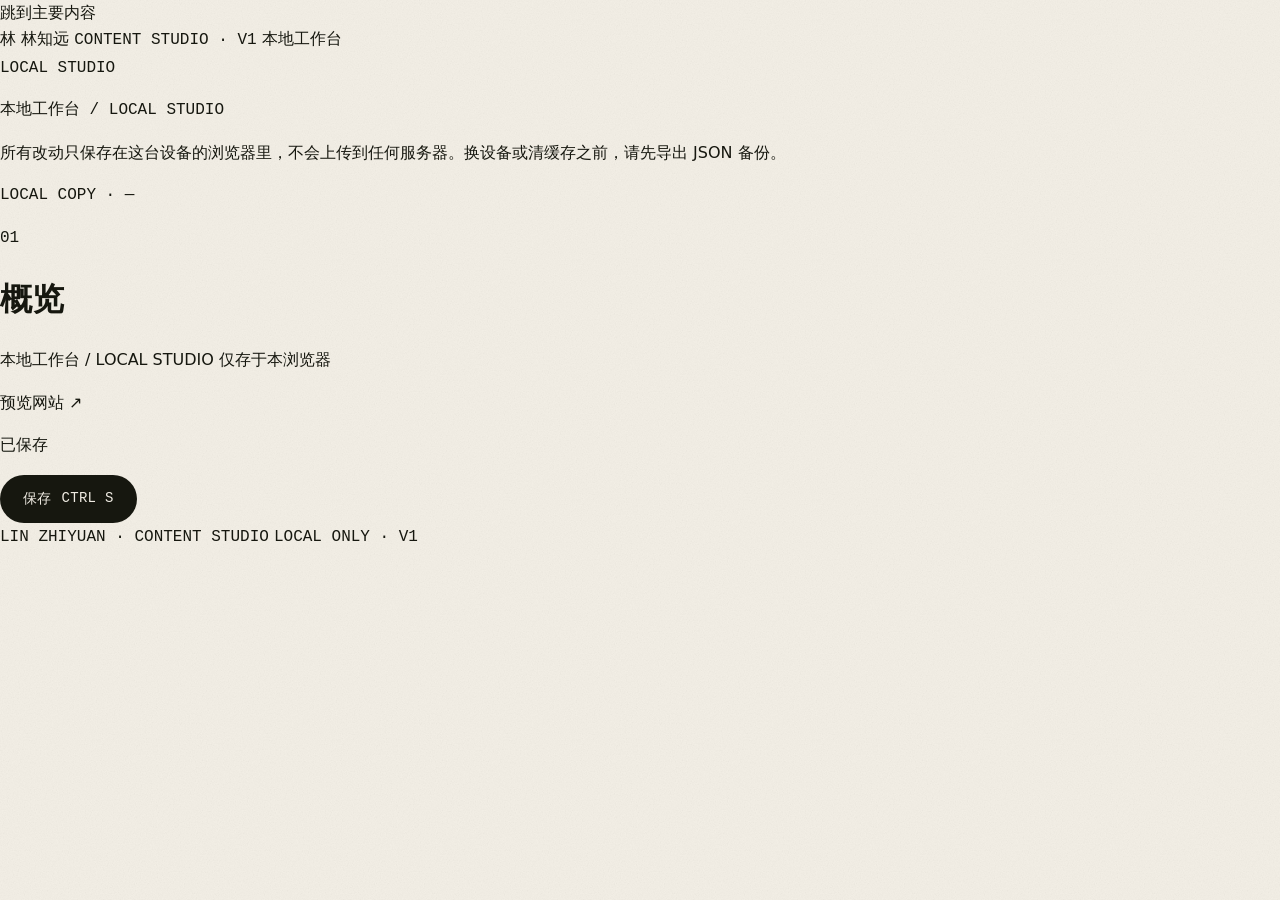
==== admin/index.html @ 2fb64ea6 "feat: publish content studio page" ====
<!DOCTYPE html>
<html lang="zh-CN">
<head>
  <meta charset="UTF-8">
  <meta name="viewport" content="width=device-width, initial-scale=1">
  <title>概览 · 内容工作台 · 林知远</title>
  <meta name="description" content="林知远个人作品集的内容工作台：编辑作品、文章、个人资料与网站设置，所有改动保存在本浏览器。">
  <meta name="theme-color" content="#f3efe6">
  <link rel="icon" href="data:image/svg+xml,%3Csvg xmlns='http://www.w3.org/2000/svg' viewBox='0 0 64 64'%3E%3Crect width='64' height='64' fill='%2316170f'/%3E%3Ctext x='32' y='45' font-size='38' font-family='serif' text-anchor='middle' fill='%23f3efe6'%3E%E6%9E%97%3C/text%3E%3C/svg%3E">
  <link rel="stylesheet" href="../assets/css/tokens.css?v=20261107">
  <link rel="stylesheet" href="./admin.css?v=20261107">
</head>
<body class="studio">
  <a class="skip-link" href="#studio-main">跳到主要内容</a>
  <div class="grain" aria-hidden="true"></div>

  <div class="studio-shell">
    <aside class="studio-sidebar" aria-label="工作台导航">
      <a class="studio-brand" href="#/overview">
        <span class="studio-brand__mark" aria-hidden="true">林</span>
        <span class="studio-brand__text">
          <span class="studio-brand__name">林知远</span>
          <span class="studio-brand__sub mono">CONTENT STUDIO · V1</span>
        </span>
        <span class="studio-brand__local mono">本地工作台<br>LOCAL STUDIO</span>
      </a>

      <nav class="studio-nav" id="studio-nav" aria-label="内容板块"></nav>

      <div class="studio-sidebar__foot">
        <p class="studio-local mono">本地工作台 / LOCAL STUDIO</p>
        <p class="studio-local__desc">所有改动只保存在这台设备的浏览器里，不会上传到任何服务器。换设备或清缓存之前，请先导出 JSON 备份。</p>
        <p class="studio-local__meta mono" id="storage-meta">LOCAL COPY · —</p>
      </div>
    </aside>

    <div class="studio-main">
      <header class="studio-topbar">
        <div class="studio-topbar__crumb">
          <span class="mono" id="topbar-num">01</span>
          <h1 class="serif" id="topbar-title">概览</h1>
        </div>
        <div class="studio-topbar__actions">
          <p class="studio-local-chip" title="内容保存在这台电脑浏览器的 localStorage 中，不上传服务器。">
            <span class="studio-local-chip__dot" aria-hidden="true"></span>
            <span class="studio-local-chip__label">本地工作台 / LOCAL STUDIO</span>
            <span class="studio-local-chip__note">仅存于本浏览器</span>
          </p>
          <a class="studio-preview-link" href="../index.html" target="_blank" rel="noopener">
            <span>预览网站</span>
            <span class="studio-preview-link__arrow" aria-hidden="true">↗</span>
          </a>
          <p class="save-state" id="save-state" aria-live="polite">
            <span class="save-state__dot" aria-hidden="true"></span>
            <span id="save-state-text">已保存</span>
          </p>
          <button class="btn studio-save-btn" type="button" id="save-btn" data-action="save-now" title="保存到本浏览器（Ctrl / ⌘ + S）">
            <span>保存</span>
            <span class="studio-save-btn__key mono" aria-hidden="true">CTRL S</span>
          </button>
        </div>
      </header>

      <main class="studio-content" id="studio-main" tabindex="-1">
        <div id="section-root"></div>
        <noscript>
          <p class="empty-state">这个工作台需要 JavaScript 才能运行，请开启浏览器的 JavaScript。</p>
        </noscript>
      </main>

      <footer class="studio-footer">
        <span class="mono">LIN ZHIYUAN · CONTENT STUDIO</span>
        <span class="mono" id="footer-storage">LOCAL ONLY · V1</span>
      </footer>
    </div>
  </div>

  <dialog id="project-dialog" class="modal" aria-labelledby="project-dialog-title"></dialog>
  <dialog id="note-dialog" class="modal modal--note" aria-labelledby="note-dialog-title"></dialog>
  <dialog id="confirm-dialog" class="modal modal--confirm" aria-labelledby="confirm-dialog-title"></dialog>
  <dialog id="import-dialog" class="modal modal--confirm" aria-labelledby="import-dialog-title"></dialog>

  <div class="toast-zone" id="toast-zone" role="status" aria-live="polite"></div>

  <input type="file" id="import-file" class="visually-hidden" accept="application/json,.json" tabindex="-1" aria-hidden="true">
  <input type="file" id="avatar-file" class="visually-hidden" accept="image/*" tabindex="-1" aria-hidden="true" data-file="avatar">

  <script src="../assets/js/content.js?v=20261107"></script>
  <script src="../assets/js/store.js?v=20261107"></script>
  <script src="./admin.js?v=20261107"></script>
</body>
</html>
---- assets/css/tokens.css ----
/* ============================================================
   LIN ZHIYUAN — PORTFOLIO
   Shared design tokens. Used by the public site and the studio.
   ============================================================ */

:root {
  /* Paper & ink */
  --paper: #f3efe6;
  --paper-soft: #ece6da;
  --paper-deep: #e3dccd;
  --white: #fbf9f4;
  --ink: #16170f;
  --ink-soft: #3c3e33;
  --muted: #6f7164;
  --faint: #9b9d8f;

  /* Accents */
  --sage: #a8b8a0;
  --sage-deep: #71836a;
  --sage-mist: #dde5d7;
  --coral: #df6249;
  --coral-deep: #bd4a34;
  --butter: #f0c75e;
  --sky: #b8cfd3;
  --navy: #14262e;

  /* Lines & surfaces */
  --line: rgba(22, 23, 15, 0.14);
  --line-strong: rgba(22, 23, 15, 0.28);
  --line-soft: rgba(22, 23, 15, 0.07);
  --glass: rgba(251, 249, 244, 0.72);

  /* Type */
  --font-serif: "Noto Serif SC", "Source Han Serif SC", "Songti SC", "STSong", "SimSun", Georgia, serif;
  --font-sans: "Noto Sans SC", "Source Han Sans CN", "PingFang SC", "Microsoft YaHei", system-ui, -apple-system, sans-serif;
  --font-mono: "Cascadia Code", "JetBrains Mono", "SFMono-Regular", Consolas, "Liberation Mono", monospace;

  /* Rhythm */
  --page-pad: clamp(20px, 4.4vw, 68px);
  --section-gap: clamp(96px, 14vh, 190px);
  --maxw: 1560px;
  --radius-sm: 8px;
  --radius-md: 18px;
  --radius-lg: 32px;
  --radius-pill: 999px;

  /* Motion */
  --ease-out: cubic-bezier(0.16, 1, 0.3, 1);
  --ease-in-out: cubic-bezier(0.65, 0.05, 0.36, 1);
  --ease-spring: cubic-bezier(0.34, 1.56, 0.64, 1);

  /* Z */
  --z-grain: 90;
  --z-nav: 100;
  --z-modal: 200;
  --z-cursor: 300;
}

*,
*::before,
*::after {
  box-sizing: border-box;
}

html {
  -webkit-text-size-adjust: 100%;
  scroll-behavior: smooth;
}

body {
  margin: 0;
  background: var(--paper);
  color: var(--ink);
  font-family: var(--font-sans);
  font-size: 16px;
  line-height: 1.65;
  -webkit-font-smoothing: antialiased;
  -moz-osx-font-smoothing: grayscale;
  text-rendering: optimizeLegibility;
}

::selection {
  background: var(--ink);
  color: var(--paper);
}

a {
  color: inherit;
  text-decoration: none;
}

button,
input,
textarea,
select {
  font: inherit;
  color: inherit;
}

button {
  cursor: pointer;
}

img,
svg,
video,
canvas {
  display: block;
  max-width: 100%;
}

:focus-visible {
  outline: 2px solid var(--coral);
  outline-offset: 4px;
}

/* ---- shared utilities ------------------------------------ */

.container {
  width: 100%;
  max-width: var(--maxw);
  margin-inline: auto;
  padding-inline: var(--page-pad);
}

.eyebrow {
  display: inline-flex;
  align-items: center;
  gap: 10px;
  font-family: var(--font-mono);
  font-size: 11px;
  font-weight: 500;
  letter-spacing: 0.14em;
  text-transform: uppercase;
  color: var(--muted);
}

.eyebrow::before {
  content: "";
  width: 22px;
  height: 1px;
  background: currentColor;
  opacity: 0.55;
}

.serif {
  font-family: var(--font-serif);
  font-weight: 600;
}

.mono {
  font-family: var(--font-mono);
}

.hairline {
  height: 1px;
  border: 0;
  margin: 0;
  background: var(--line);
}

.grain {
  pointer-events: none;
  position: fixed;
  inset: 0;
  z-index: var(--z-grain);
  opacity: 0.32;
  mix-blend-mode: multiply;
  background-image: url("data:image/svg+xml,%3Csvg xmlns='http://www.w3.org/2000/svg' width='240' height='240'%3E%3Cfilter id='n'%3E%3CfeTurbulence type='fractalNoise' baseFrequency='0.82' numOctaves='3' stitchTiles='stitch'/%3E%3CfeColorMatrix type='saturate' values='0'/%3E%3C/filter%3E%3Crect width='100%25' height='100%25' filter='url(%23n)' opacity='0.32'/%3E%3C/svg%3E");
  background-size: 240px 240px;
}

.btn {
  --btn-bg: var(--ink);
  --btn-fg: var(--paper);
  position: relative;
  display: inline-flex;
  align-items: center;
  justify-content: center;
  gap: 10px;
  min-height: 48px;
  padding: 0 22px;
  border: 1px solid transparent;
  border-radius: var(--radius-pill);
  background: var(--btn-bg);
  color: var(--btn-fg);
  font-size: 14px;
  font-weight: 500;
  letter-spacing: 0.02em;
  transition: transform 0.45s var(--ease-out), background 0.3s ease, color 0.3s ease, border-color 0.3s ease;
}

.btn:hover {
  transform: translateY(-2px);
}

.btn--ghost {
  --btn-bg: transparent;
  --btn-fg: var(--ink);
  border-color: var(--line-strong);
}

.btn--ghost:hover {
  border-color: var(--ink);
}

.btn--coral {
  --btn-bg: var(--coral);
  --btn-fg: var(--white);
}

.tag {
  display: inline-flex;
  align-items: center;
  gap: 6px;
  padding: 4px 10px;
  border: 1px solid var(--line);
  border-radius: var(--radius-pill);
  font-family: var(--font-mono);
  font-size: 10px;
  letter-spacing: 0.06em;
  color: var(--muted);
  white-space: nowrap;
}

.visually-hidden {
  position: absolute !important;
  width: 1px;
  height: 1px;
  padding: 0;
  margin: -1px;
  overflow: hidden;
  clip: rect(0 0 0 0);
  white-space: nowrap;
  border: 0;
}

/* Reveal-on-scroll primitives (public site) */
[data-reveal] {
  opacity: 0;
  transform: translateY(26px);
  transition: opacity 0.9s var(--ease-out), transform 0.9s var(--ease-out);
  transition-delay: var(--reveal-delay, 0ms);
}

[data-reveal].is-visible {
  opacity: 1;
  transform: none;
}

@media (prefers-reduced-motion: reduce) {
  html {
    scroll-behavior: auto;
  }

  *,
  *::before,
  *::after {
    animation-duration: 0.001ms !important;
    animation-iteration-count: 1 !important;
    transition-duration: 0.001ms !important;
  }

  [data-reveal] {
    opacity: 1;
    transform: none;
  }
}
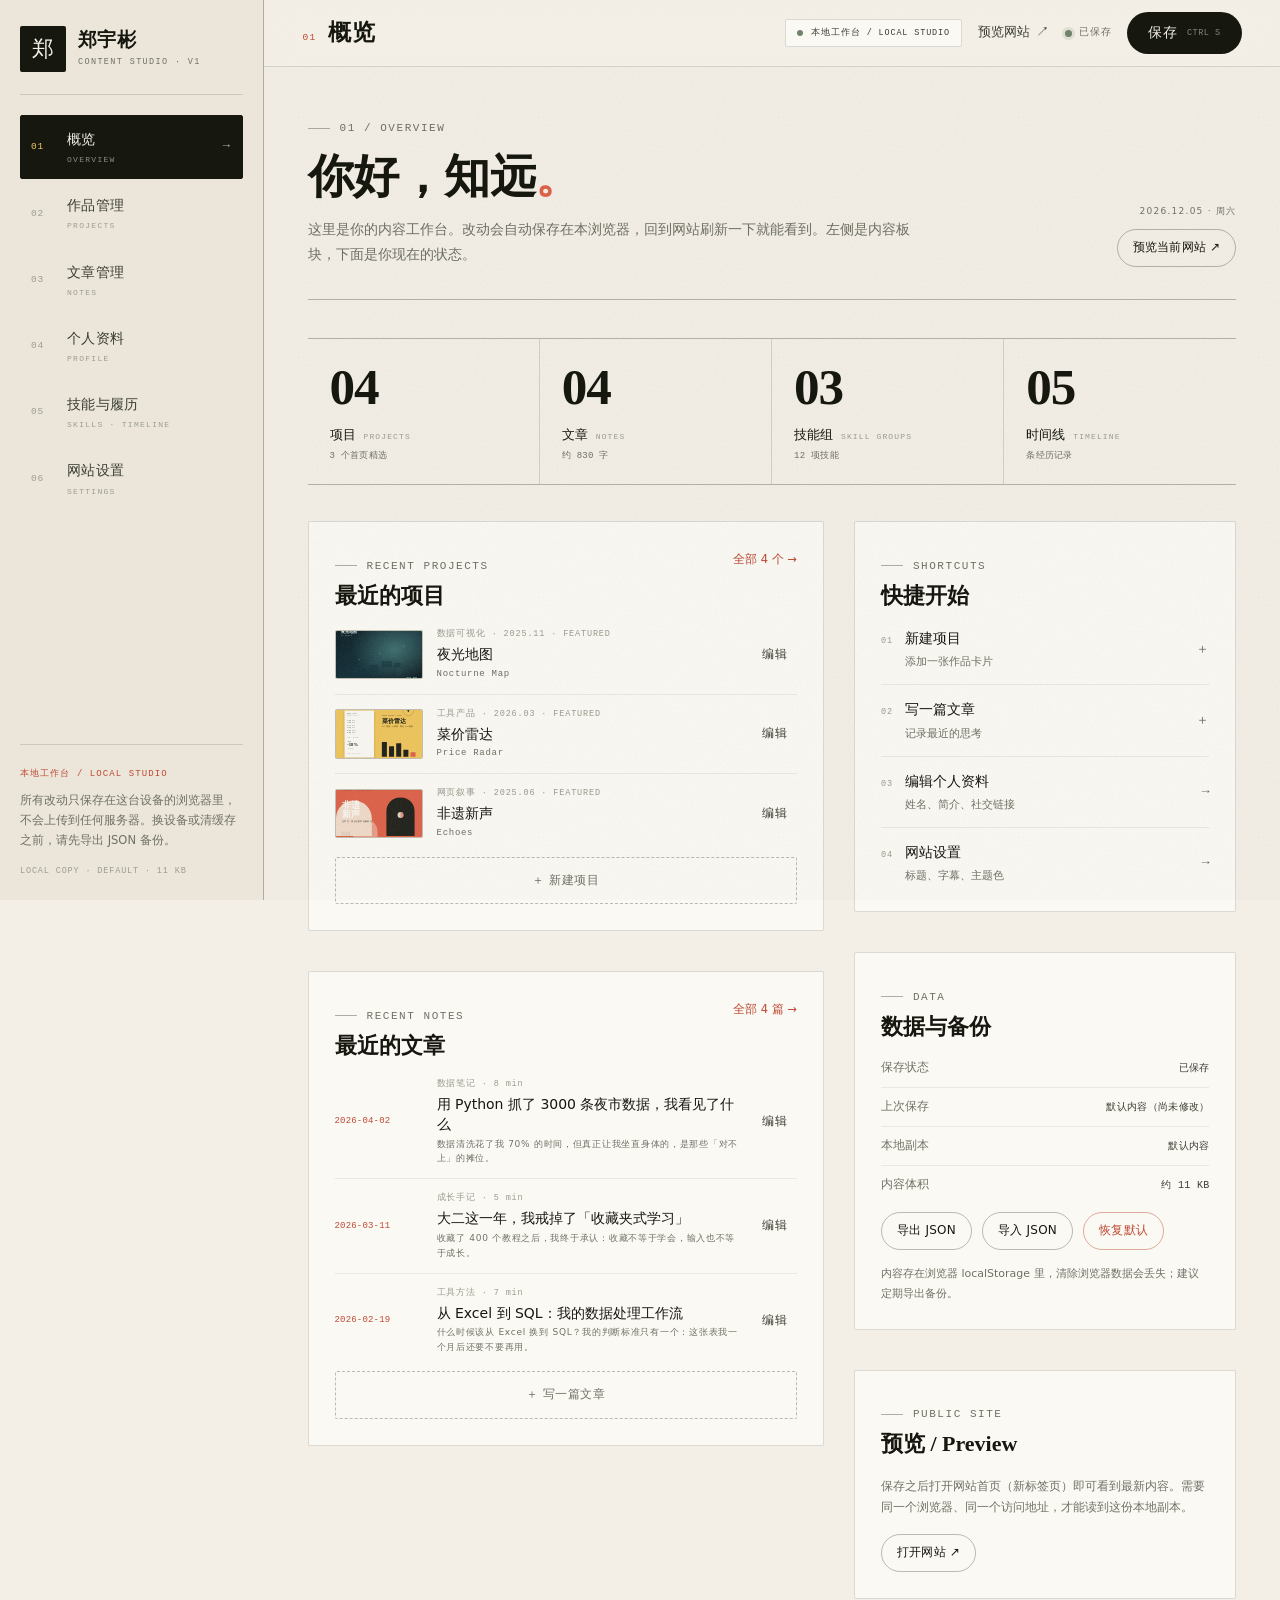
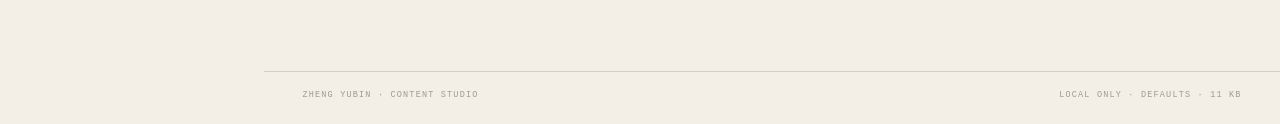
==== commit 41830c91: "content: rename to Zheng Yubin + inline edit entry" ====
--- a/admin/index.html
+++ b/admin/index.html
@@ -3,8 +3,8 @@
 <head>
   <meta charset="UTF-8">
   <meta name="viewport" content="width=device-width, initial-scale=1">
-  <title>概览 · 内容工作台 · 林知远</title>
-  <meta name="description" content="林知远个人作品集的内容工作台：编辑作品、文章、个人资料与网站设置，所有改动保存在本浏览器。">
+  <title>概览 · 内容工作台 · 郑宇彬</title>
+  <meta name="description" content="郑宇彬个人作品集的内容工作台：编辑作品、文章、个人资料与网站设置，所有改动保存在本浏览器。">
   <meta name="theme-color" content="#f3efe6">
   <link rel="icon" href="data:image/svg+xml,%3Csvg xmlns='http://www.w3.org/2000/svg' viewBox='0 0 64 64'%3E%3Crect width='64' height='64' fill='%2316170f'/%3E%3Ctext x='32' y='45' font-size='38' font-family='serif' text-anchor='middle' fill='%23f3efe6'%3E%E6%9E%97%3C/text%3E%3C/svg%3E">
   <link rel="stylesheet" href="../assets/css/tokens.css?v=20261107">
@@ -17,9 +17,9 @@
   <div class="studio-shell">
     <aside class="studio-sidebar" aria-label="工作台导航">
       <a class="studio-brand" href="#/overview">
-        <span class="studio-brand__mark" aria-hidden="true">林</span>
+        <span class="studio-brand__mark" aria-hidden="true">郑</span>
         <span class="studio-brand__text">
-          <span class="studio-brand__name">林知远</span>
+          <span class="studio-brand__name">郑宇彬</span>
           <span class="studio-brand__sub mono">CONTENT STUDIO · V1</span>
         </span>
         <span class="studio-brand__local mono">本地工作台<br>LOCAL STUDIO</span>
@@ -69,7 +69,7 @@
       </main>
 
       <footer class="studio-footer">
-        <span class="mono">LIN ZHIYUAN · CONTENT STUDIO</span>
+        <span class="mono">ZHENG YUBIN · CONTENT STUDIO</span>
         <span class="mono" id="footer-storage">LOCAL ONLY · V1</span>
       </footer>
     </div>
--- a/admin/admin.css
+++ b/admin/admin.css
@@ -0,0 +1,2551 @@
+/* ============================================================
+   LIN ZHIYUAN — CONTENT STUDIO
+   Admin styles. Depends on ../assets/css/tokens.css.
+   Same paper / ink / sage / coral language as the public site.
+   ============================================================ */
+
+body.studio {
+  min-height: 100vh;
+  background: var(--paper);
+}
+
+body.studio:has(dialog[open]) {
+  overflow: hidden;
+}
+
+.skip-link {
+  position: fixed;
+  top: 10px;
+  left: 10px;
+  z-index: 500;
+  transform: translateY(-160%);
+  padding: 10px 16px;
+  background: var(--ink);
+  color: var(--paper);
+  font-size: 12px;
+  transition: transform 0.2s var(--ease-out);
+}
+
+.skip-link:focus {
+  transform: none;
+}
+
+/* ---- shell ------------------------------------------------- */
+
+.studio-shell {
+  display: grid;
+  grid-template-columns: 296px minmax(0, 1fr);
+  min-height: 100vh;
+}
+
+.studio-main {
+  display: flex;
+  flex-direction: column;
+  min-width: 0;
+  min-height: 100vh;
+}
+
+/* ---- sidebar ----------------------------------------------- */
+
+.studio-sidebar {
+  position: sticky;
+  top: 0;
+  align-self: start;
+  z-index: var(--z-nav);
+  display: flex;
+  flex-direction: column;
+  height: 100vh;
+  overflow-y: auto;
+  padding: 26px 20px 22px;
+  border-right: 1px solid var(--line-strong);
+  background: var(--paper-soft);
+}
+
+.studio-brand {
+  display: flex;
+  align-items: center;
+  gap: 12px;
+  padding-bottom: 22px;
+  border-bottom: 1px solid var(--line);
+}
+
+.studio-brand:hover .studio-brand__mark {
+  background: var(--coral);
+}
+
+.studio-brand__mark {
+  flex: none;
+  width: 46px;
+  height: 46px;
+  display: grid;
+  place-items: center;
+  background: var(--ink);
+  color: var(--paper);
+  font-family: var(--font-serif);
+  font-size: 22px;
+  border-radius: 2px;
+  transition: background 0.3s ease;
+}
+
+.studio-brand__text {
+  display: flex;
+  flex-direction: column;
+  gap: 4px;
+  min-width: 0;
+}
+
+.studio-brand__name {
+  font-family: var(--font-serif);
+  font-size: 19px;
+  font-weight: 600;
+  letter-spacing: 0.02em;
+  line-height: 1.15;
+}
+
+.studio-brand__sub {
+  font-size: 8.5px;
+  letter-spacing: 0.16em;
+  color: var(--muted);
+  white-space: nowrap;
+}
+
+.studio-brand__local {
+  display: none;
+}
+
+.studio-nav {
+  display: flex;
+  flex-direction: column;
+  gap: 2px;
+  padding-top: 20px;
+}
+
+.nav-link {
+  position: relative;
+  display: grid;
+  grid-template-columns: 26px minmax(0, 1fr) auto;
+  align-items: center;
+  gap: 10px;
+  padding: 12px 12px 12px 10px;
+  border: 1px solid transparent;
+  border-radius: 2px;
+  color: var(--ink-soft);
+  transition: background 0.25s ease, color 0.25s ease, border-color 0.25s ease;
+}
+
+.nav-link:hover {
+  background: var(--white);
+  border-color: var(--line);
+  color: var(--ink);
+}
+
+.nav-link[aria-current="page"] {
+  background: var(--ink);
+  border-color: var(--ink);
+  color: var(--paper);
+}
+
+.nav-link__num {
+  font-size: 9.5px;
+  letter-spacing: 0.08em;
+  color: var(--faint);
+}
+
+.nav-link[aria-current="page"] .nav-link__num {
+  color: var(--butter);
+}
+
+.nav-link__body {
+  display: flex;
+  flex-direction: column;
+  gap: 2px;
+  min-width: 0;
+}
+
+.nav-link__label {
+  font-size: 14px;
+  font-weight: 500;
+  letter-spacing: 0.02em;
+  white-space: nowrap;
+}
+
+.nav-link__en {
+  font-size: 8px;
+  letter-spacing: 0.16em;
+  color: var(--faint);
+  white-space: nowrap;
+}
+
+.nav-link[aria-current="page"] .nav-link__en {
+  color: rgba(243, 239, 230, 0.55);
+}
+
+.nav-link__arrow {
+  font-family: var(--font-mono);
+  font-size: 12px;
+  opacity: 0;
+  transform: translateX(-4px);
+  transition: opacity 0.25s ease, transform 0.25s ease;
+}
+
+.nav-link:hover .nav-link__arrow {
+  opacity: 0.55;
+  transform: none;
+}
+
+.nav-link[aria-current="page"] .nav-link__arrow {
+  opacity: 0.75;
+  transform: none;
+}
+
+.studio-sidebar__foot {
+  margin-top: auto;
+  padding-top: 22px;
+  border-top: 1px solid var(--line);
+}
+
+.studio-local {
+  margin: 0 0 8px;
+  font-size: 9px;
+  letter-spacing: 0.12em;
+  color: var(--coral-deep);
+}
+
+.studio-local__desc {
+  margin: 0;
+  font-size: 11.5px;
+  line-height: 1.75;
+  color: var(--muted);
+}
+
+.studio-local__meta {
+  margin: 14px 0 0;
+  font-size: 8.5px;
+  letter-spacing: 0.1em;
+  color: var(--faint);
+  white-space: nowrap;
+  overflow: hidden;
+  text-overflow: ellipsis;
+}
+
+/* ---- topbar ------------------------------------------------ */
+
+.studio-topbar {
+  position: sticky;
+  top: 0;
+  z-index: var(--z-nav);
+  display: flex;
+  align-items: center;
+  justify-content: space-between;
+  flex-wrap: wrap;
+  gap: 12px 20px;
+  padding: 12px clamp(20px, 3vw, 40px);
+  border-bottom: 1px solid var(--line);
+  background: rgba(243, 239, 230, 0.9);
+  backdrop-filter: blur(16px);
+  -webkit-backdrop-filter: blur(16px);
+}
+
+.studio-topbar__crumb {
+  display: flex;
+  align-items: baseline;
+  gap: 12px;
+  min-width: 0;
+}
+
+#topbar-num {
+  font-size: 9.5px;
+  letter-spacing: 0.14em;
+  color: var(--coral-deep);
+}
+
+#topbar-title {
+  margin: 0;
+  font-family: var(--font-serif);
+  font-size: 23px;
+  font-weight: 600;
+  letter-spacing: 0.02em;
+  line-height: 1.2;
+  white-space: nowrap;
+}
+
+.studio-topbar__actions {
+  display: flex;
+  align-items: center;
+  flex-wrap: wrap;
+  gap: 10px 16px;
+}
+
+.studio-local-chip {
+  display: inline-flex;
+  align-items: center;
+  gap: 8px;
+  margin: 0;
+  padding: 6px 11px;
+  border: 1px solid var(--line);
+  border-radius: 2px;
+  background: var(--white);
+  font-family: var(--font-mono);
+  font-size: 8.5px;
+  letter-spacing: 0.1em;
+  color: var(--ink-soft);
+  white-space: nowrap;
+}
+
+.studio-local-chip__dot {
+  width: 6px;
+  height: 6px;
+  flex: none;
+  border-radius: 50%;
+  background: var(--sage-deep);
+}
+
+.studio-local-chip__note {
+  font-family: var(--font-sans);
+  font-size: 10.5px;
+  letter-spacing: 0.02em;
+  color: var(--faint);
+}
+
+.studio-preview-link {
+  display: inline-flex;
+  align-items: center;
+  gap: 6px;
+  padding: 4px 0;
+  border-bottom: 1px solid transparent;
+  font-size: 12.5px;
+  color: var(--ink-soft);
+  white-space: nowrap;
+  transition: color 0.25s ease, border-color 0.25s ease;
+}
+
+.studio-preview-link:hover {
+  color: var(--coral-deep);
+  border-bottom-color: currentColor;
+}
+
+.studio-preview-link__arrow {
+  font-family: var(--font-mono);
+  font-size: 13px;
+}
+
+.save-state {
+  display: inline-flex;
+  align-items: center;
+  gap: 7px;
+  margin: 0;
+  font-family: var(--font-mono);
+  font-size: 10px;
+  letter-spacing: 0.08em;
+  color: var(--muted);
+  white-space: nowrap;
+}
+
+.save-state__dot {
+  width: 7px;
+  height: 7px;
+  flex: none;
+  border-radius: 50%;
+  background: var(--sage-deep);
+  box-shadow: 0 0 0 3px rgba(113, 131, 106, 0.16);
+  transition: background 0.3s ease, box-shadow 0.3s ease;
+}
+
+.save-state.is-dirty .save-state__dot {
+  background: var(--coral);
+  box-shadow: 0 0 0 3px rgba(223, 98, 73, 0.16);
+  animation: save-pulse 1.8s ease-in-out infinite;
+}
+
+.save-state.is-error {
+  color: var(--coral-deep);
+}
+
+.save-state.is-error .save-state__dot {
+  background: var(--coral-deep);
+  box-shadow: 0 0 0 3px rgba(189, 74, 52, 0.18);
+  animation: none;
+}
+
+@keyframes save-pulse {
+  0%,
+  100% {
+    opacity: 1;
+  }
+  50% {
+    opacity: 0.45;
+  }
+}
+
+.studio-save-btn {
+  min-height: 42px;
+  padding: 0 20px;
+  gap: 10px;
+}
+
+.studio-save-btn__key {
+  font-size: 8.5px;
+  letter-spacing: 0.06em;
+  opacity: 0.5;
+}
+
+/* ---- content & footer -------------------------------------- */
+
+.studio-content {
+  flex: 1;
+  width: 100%;
+  padding: clamp(26px, 3.4vw, 48px) clamp(20px, 3.4vw, 52px) 72px;
+}
+
+#section-root {
+  width: 100%;
+  max-width: 1220px;
+  margin-inline: auto;
+}
+
+.studio-footer {
+  display: flex;
+  align-items: center;
+  justify-content: space-between;
+  flex-wrap: wrap;
+  gap: 8px 16px;
+  padding: 16px clamp(20px, 3vw, 40px) 22px;
+  border-top: 1px solid var(--line);
+}
+
+.studio-footer span {
+  font-size: 8.5px;
+  letter-spacing: 0.14em;
+  color: var(--faint);
+}
+
+/* ---- shared section furniture ------------------------------ */
+
+.section {
+  animation: section-in 0.45s var(--ease-out) both;
+}
+
+@keyframes section-in {
+  from {
+    opacity: 0;
+    transform: translateY(10px);
+  }
+  to {
+    opacity: 1;
+    transform: none;
+  }
+}
+
+.section-head {
+  display: flex;
+  align-items: flex-end;
+  justify-content: space-between;
+  flex-wrap: wrap;
+  gap: 20px 36px;
+  padding-bottom: clamp(20px, 2.8vw, 32px);
+  margin-bottom: clamp(22px, 3vw, 38px);
+  border-bottom: 1px solid var(--line-strong);
+}
+
+.section-head__main {
+  min-width: 0;
+  max-width: 760px;
+}
+
+.section-head__main .eyebrow {
+  margin: 0 0 14px;
+}
+
+.section-title {
+  margin: 0;
+  font-family: var(--font-serif);
+  font-size: clamp(32px, 3.6vw, 52px);
+  font-weight: 600;
+  line-height: 1.12;
+  letter-spacing: -0.01em;
+}
+
+.section-title__mark {
+  color: var(--coral);
+}
+
+.section-lede {
+  max-width: 620px;
+  margin: 14px 0 0;
+  font-size: 13.5px;
+  line-height: 1.85;
+  color: var(--muted);
+}
+
+.section-head__aside,
+.section-head__actions {
+  display: flex;
+  align-items: center;
+  flex-wrap: wrap;
+  gap: 12px;
+}
+
+.section-head__aside {
+  flex-direction: column;
+  align-items: flex-end;
+  gap: 10px;
+}
+
+.count-chip {
+  display: inline-flex;
+  align-items: center;
+  padding: 6px 12px;
+  border: 1px solid var(--line);
+  border-radius: var(--radius-pill);
+  font-size: 8.5px;
+  letter-spacing: 0.12em;
+  color: var(--muted);
+  white-space: nowrap;
+}
+
+.panel {
+  min-width: 0;
+  padding: clamp(18px, 2.2vw, 26px);
+  border: 1px solid var(--line);
+  border-radius: 2px;
+  background: var(--white);
+}
+
+.panel__head {
+  display: flex;
+  align-items: flex-start;
+  justify-content: space-between;
+  gap: 16px;
+  margin-bottom: 18px;
+}
+
+.panel__head .eyebrow {
+  margin: 0 0 7px;
+}
+
+.panel__head .panel__title {
+  margin: 0;
+}
+
+.panel__title {
+  margin: 0;
+  font-family: var(--font-serif);
+  font-size: 22px;
+  font-weight: 600;
+  line-height: 1.25;
+}
+
+.panel__sub {
+  margin: 7px 0 0;
+  font-size: 12px;
+  line-height: 1.75;
+  color: var(--muted);
+}
+
+.panel + .panel {
+  margin-top: 20px;
+}
+
+/* ---- buttons & small controls ------------------------------ */
+
+.btn--sm {
+  min-height: 38px;
+  padding: 0 15px;
+  font-size: 12px;
+}
+
+.btn--danger {
+  --btn-bg: transparent;
+  --btn-fg: var(--coral-deep);
+  border-color: rgba(189, 74, 52, 0.45);
+}
+
+.btn--danger:hover {
+  --btn-bg: var(--coral);
+  --btn-fg: var(--white);
+  border-color: var(--coral);
+}
+
+.btn[disabled] {
+  opacity: 0.5;
+  cursor: not-allowed;
+  transform: none;
+}
+
+.mini-btn {
+  display: inline-flex;
+  align-items: center;
+  justify-content: center;
+  padding: 5px 9px;
+  border: 1px solid transparent;
+  border-radius: 2px;
+  background: transparent;
+  font-size: 11.5px;
+  letter-spacing: 0.02em;
+  color: var(--ink-soft);
+  transition: background 0.2s ease, border-color 0.2s ease, color 0.2s ease;
+}
+
+.mini-btn:hover {
+  border-color: var(--line);
+  background: var(--white);
+  color: var(--ink);
+}
+
+.mini-btn--danger:hover {
+  border-color: var(--coral);
+  background: var(--coral);
+  color: var(--white);
+}
+
+.link-btn {
+  padding: 2px 0;
+  border: 0;
+  border-bottom: 1px solid transparent;
+  background: none;
+  font-size: 11.5px;
+  color: var(--coral-deep);
+  white-space: nowrap;
+  transition: border-color 0.2s ease;
+}
+
+.link-btn:hover {
+  border-bottom-color: currentColor;
+}
+
+.icon-btn {
+  display: inline-grid;
+  place-items: center;
+  width: 34px;
+  height: 34px;
+  padding: 0;
+  border: 1px solid var(--line-strong);
+  border-radius: 2px;
+  background: var(--white);
+  font-family: var(--font-mono);
+  font-size: 12px;
+  line-height: 1;
+  color: var(--ink-soft);
+  transition: background 0.2s ease, color 0.2s ease, border-color 0.2s ease;
+}
+
+.icon-btn:hover:not(:disabled) {
+  background: var(--ink);
+  border-color: var(--ink);
+  color: var(--paper);
+}
+
+.icon-btn:disabled {
+  opacity: 0.3;
+  cursor: not-allowed;
+}
+
+.icon-btn--danger:hover:not(:disabled) {
+  background: var(--coral);
+  border-color: var(--coral);
+}
+
+.reorder {
+  display: inline-flex;
+  overflow: hidden;
+  border: 1px solid var(--line-strong);
+  border-radius: 2px;
+  background: var(--white);
+}
+
+.reorder .icon-btn {
+  width: 32px;
+  height: 28px;
+  border: 0;
+  border-radius: 0;
+  background: transparent;
+}
+
+.reorder .icon-btn + .icon-btn {
+  border-left: 1px solid var(--line);
+}
+
+.add-btn {
+  display: flex;
+  align-items: center;
+  justify-content: center;
+  gap: 8px;
+  width: 100%;
+  margin-top: 14px;
+  padding: 13px 16px;
+  border: 1px dashed var(--line-strong);
+  border-radius: 2px;
+  background: transparent;
+  color: var(--muted);
+  font-size: 12px;
+  letter-spacing: 0.04em;
+  transition: border-color 0.25s ease, color 0.25s ease, background 0.25s ease;
+}
+
+.add-btn:hover {
+  border-color: var(--ink);
+  background: rgba(251, 249, 244, 0.75);
+  color: var(--ink);
+}
+
+.add-btn--inline {
+  margin-top: 16px;
+}
+
+.btn-row {
+  display: flex;
+  flex-wrap: wrap;
+  gap: 10px;
+}
+
+.tag-list {
+  display: flex;
+  flex-wrap: wrap;
+  gap: 6px;
+  margin: 12px 0 0;
+  padding: 0;
+  list-style: none;
+}
+
+/* ---- overview ---------------------------------------------- */
+
+.overview-date {
+  margin: 0;
+  font-size: 9px;
+  letter-spacing: 0.14em;
+  color: var(--muted);
+}
+
+.overview-stats {
+  display: grid;
+  grid-template-columns: repeat(4, minmax(0, 1fr));
+  margin-bottom: clamp(24px, 3vw, 36px);
+  border-top: 1px solid var(--line-strong);
+  border-bottom: 1px solid var(--line-strong);
+}
+
+.overview-stat {
+  min-width: 0;
+  padding: 22px 22px 20px;
+  border-right: 1px solid var(--line);
+}
+
+.overview-stat:last-child {
+  border-right: 0;
+}
+
+.overview-stat__num {
+  display: block;
+  font-family: var(--font-serif);
+  font-size: clamp(38px, 4vw, 56px);
+  font-weight: 600;
+  line-height: 1;
+  letter-spacing: -0.02em;
+  font-variant-numeric: tabular-nums;
+}
+
+.overview-stat__label {
+  display: flex;
+  align-items: baseline;
+  gap: 8px;
+  margin-top: 12px;
+  font-size: 13px;
+  font-weight: 500;
+}
+
+.overview-stat__label .mono {
+  font-size: 8px;
+  letter-spacing: 0.14em;
+  color: var(--faint);
+}
+
+.overview-stat__note {
+  display: block;
+  margin-top: 4px;
+  font-family: var(--font-mono);
+  font-size: 9px;
+  letter-spacing: 0.03em;
+  color: var(--muted);
+}
+
+.overview-layout {
+  display: grid;
+  grid-template-columns: minmax(0, 1.35fr) minmax(0, 1fr);
+  align-items: start;
+  gap: clamp(20px, 2.4vw, 30px);
+}
+
+.overview-col {
+  display: grid;
+  gap: 20px;
+  min-width: 0;
+}
+
+.recent-list {
+  margin: 0;
+  padding: 0;
+  list-style: none;
+}
+
+.recent-item {
+  display: grid;
+  grid-template-columns: 88px minmax(0, 1fr) auto;
+  align-items: center;
+  gap: 14px;
+  padding: 12px 0;
+  border-top: 1px solid var(--line-soft);
+}
+
+.recent-item:first-child {
+  padding-top: 0;
+  border-top: 0;
+}
+
+.recent-item:last-child {
+  padding-bottom: 0;
+}
+
+.recent-item__body {
+  min-width: 0;
+}
+
+.recent-item__thumb {
+  display: block;
+  min-width: 0;
+}
+
+.recent-item__date {
+  display: flex;
+  align-items: center;
+  min-height: 44px;
+  font-family: var(--font-mono);
+  font-size: 9px;
+  letter-spacing: 0.02em;
+  color: var(--coral-deep);
+  overflow-wrap: anywhere;
+}
+
+.recent-item__meta {
+  margin: 0;
+  font-size: 8.5px;
+  letter-spacing: 0.1em;
+  color: var(--faint);
+}
+
+.recent-item__title {
+  margin: 4px 0 2px;
+  font-size: 14px;
+  font-weight: 500;
+  line-height: 1.4;
+  overflow-wrap: anywhere;
+}
+
+.recent-item__sub {
+  margin: 0;
+  font-size: 9px;
+  letter-spacing: 0.08em;
+  color: var(--muted);
+  overflow-wrap: anywhere;
+}
+
+.recent-item__actions {
+  display: flex;
+  align-items: center;
+  gap: 4px;
+}
+
+.quick-link {
+  display: flex;
+  align-items: center;
+  justify-content: space-between;
+  gap: 14px;
+  width: 100%;
+  padding: 13px 0;
+  border: 0;
+  border-top: 1px solid var(--line-soft);
+  background: none;
+  text-align: left;
+  color: var(--ink);
+}
+
+.quick-list {
+  display: grid;
+}
+
+.quick-link:first-child {
+  border-top: 0;
+  padding-top: 0;
+}
+
+.quick-link:last-child {
+  padding-bottom: 0;
+}
+
+.quick-link__left {
+  display: flex;
+  align-items: baseline;
+  gap: 12px;
+  min-width: 0;
+}
+
+.quick-link__body {
+  display: flex;
+  flex-direction: column;
+  gap: 3px;
+  min-width: 0;
+}
+
+.quick-link__num {
+  font-size: 8.5px;
+  letter-spacing: 0.1em;
+  color: var(--faint);
+}
+
+.quick-link__label {
+  font-size: 14px;
+  font-weight: 500;
+  transition: color 0.2s ease;
+}
+
+.quick-link:hover .quick-link__label {
+  color: var(--coral-deep);
+}
+
+.quick-link__desc {
+  display: block;
+  margin: 0;
+  font-size: 11px;
+  color: var(--muted);
+}
+
+.quick-link__arrow {
+  flex: none;
+  font-family: var(--font-mono);
+  font-size: 13px;
+  color: var(--muted);
+}
+
+.status-list {
+  margin: 0;
+  padding: 0;
+}
+
+.status-list > div {
+  display: flex;
+  justify-content: space-between;
+  align-items: baseline;
+  gap: 14px;
+  padding: 9px 0;
+  border-top: 1px solid var(--line-soft);
+  font-size: 12px;
+}
+
+.status-list > div:first-child {
+  border-top: 0;
+  padding-top: 0;
+}
+
+.status-list > div:last-child {
+  padding-bottom: 0;
+}
+
+.status-list dt {
+  color: var(--muted);
+  white-space: nowrap;
+}
+
+.status-list dd {
+  margin: 0;
+  font-family: var(--font-mono);
+  font-size: 10px;
+  letter-spacing: 0.03em;
+  color: var(--ink-soft);
+  text-align: right;
+  overflow-wrap: anywhere;
+}
+
+.status-list .is-accent {
+  color: var(--coral-deep);
+}
+
+.panel .btn-row {
+  margin-top: 18px;
+}
+
+.preview-card__note {
+  margin: 10px 0 16px;
+  font-size: 12px;
+  line-height: 1.75;
+  color: var(--muted);
+}
+
+/* ---- covers / avatar --------------------------------------- */
+
+.cover {
+  position: relative;
+  width: 100%;
+  aspect-ratio: 16 / 9;
+  overflow: hidden;
+  isolation: isolate;
+  border-radius: 2px;
+  background: var(--paper-deep);
+}
+
+.cover__fallback {
+  position: absolute;
+  inset: 0;
+  display: flex;
+  flex-direction: column;
+  align-items: flex-start;
+  justify-content: space-between;
+  gap: 8px;
+  padding: 14px;
+  background: linear-gradient(135deg, var(--cover-accent, var(--sage)) 0%, var(--paper-soft) 100%);
+  color: var(--cover-ink, var(--ink));
+}
+
+.cover__fallback::after {
+  content: "";
+  position: absolute;
+  inset: 0;
+  background-image: repeating-linear-gradient(115deg, rgba(22, 23, 15, 0.055) 0 1px, transparent 1px 16px);
+  pointer-events: none;
+}
+
+.cover__label,
+.cover__title,
+.cover__en,
+.cover__initial {
+  position: relative;
+  z-index: 1;
+}
+
+.cover__label {
+  font-size: 7.5px;
+  letter-spacing: 0.14em;
+  opacity: 0.72;
+}
+
+.cover__title {
+  display: -webkit-box;
+  overflow: hidden;
+  font-family: var(--font-serif);
+  font-size: clamp(16px, 1.6vw, 23px);
+  font-weight: 600;
+  line-height: 1.2;
+  -webkit-line-clamp: 2;
+  -webkit-box-orient: vertical;
+}
+
+.cover__en {
+  font-size: 8px;
+  letter-spacing: 0.14em;
+  text-transform: uppercase;
+  opacity: 0.62;
+}
+
+.cover__img {
+  position: absolute;
+  inset: 0;
+  z-index: 2;
+  width: 100%;
+  height: 100%;
+  object-fit: cover;
+}
+
+.cover--thumb {
+  border: 1px solid var(--line);
+}
+
+.cover--thumb .cover__fallback {
+  align-items: center;
+  justify-content: center;
+  padding: 0;
+}
+
+.cover__initial {
+  font-family: var(--font-serif);
+  font-size: 24px;
+  opacity: 0.8;
+}
+
+.cover--modal {
+  max-width: 560px;
+  border: 1px solid var(--line-strong);
+}
+
+.avatar {
+  position: relative;
+  flex: none;
+  width: 120px;
+  height: 120px;
+  overflow: hidden;
+  border: 1px solid var(--line-strong);
+  border-radius: 50%;
+  background: linear-gradient(135deg, var(--sage-mist), var(--paper-deep));
+}
+
+.avatar__fallback {
+  position: absolute;
+  inset: 0;
+  display: grid;
+  place-items: center;
+  font-family: var(--font-serif);
+  font-size: 46px;
+  color: var(--sage-deep);
+}
+
+.avatar__img {
+  position: absolute;
+  inset: 0;
+  z-index: 2;
+  width: 100%;
+  height: 100%;
+  object-fit: cover;
+}
+
+.avatar-editor {
+  display: flex;
+  align-items: flex-start;
+  flex-wrap: wrap;
+  gap: 20px;
+}
+
+.avatar-editor__controls {
+  display: grid;
+  flex: 1 1 240px;
+  gap: 12px;
+  min-width: 0;
+}
+
+/* ---- projects ---------------------------------------------- */
+
+.project-grid {
+  display: grid;
+  grid-template-columns: repeat(auto-fill, minmax(300px, 1fr));
+  gap: clamp(18px, 2vw, 26px);
+}
+
+.project-card {
+  display: flex;
+  flex-direction: column;
+  min-width: 0;
+  overflow: hidden;
+  border: 1px solid var(--line);
+  border-radius: 2px;
+  background: var(--white);
+  transition: transform 0.4s var(--ease-out), border-color 0.3s ease;
+}
+
+.project-card:hover {
+  transform: translateY(-3px);
+  border-color: var(--line-strong);
+}
+
+.project-card__cover {
+  position: relative;
+  border-bottom: 1px solid var(--line);
+}
+
+.project-card__badge {
+  position: absolute;
+  top: 12px;
+  right: 12px;
+  z-index: 3;
+  padding: 4px 9px;
+  border-radius: var(--radius-pill);
+  background: var(--ink);
+  color: var(--butter);
+  font-size: 8px;
+  letter-spacing: 0.1em;
+}
+
+.project-card__body {
+  flex: 1;
+  padding: 18px 18px 16px;
+}
+
+.project-card__meta {
+  margin: 0;
+  font-size: 8px;
+  letter-spacing: 0.12em;
+  color: var(--coral-deep);
+}
+
+.project-card__title {
+  margin: 6px 0 2px;
+  font-family: var(--font-serif);
+  font-size: 21px;
+  font-weight: 600;
+  line-height: 1.25;
+  overflow-wrap: anywhere;
+}
+
+.project-card__en {
+  margin: 0 0 10px;
+  font-size: 8.5px;
+  letter-spacing: 0.14em;
+  text-transform: uppercase;
+  color: var(--faint);
+  overflow-wrap: anywhere;
+}
+
+.project-card__summary {
+  display: -webkit-box;
+  overflow: hidden;
+  margin: 0;
+  font-size: 12.5px;
+  line-height: 1.75;
+  color: var(--ink-soft);
+  -webkit-line-clamp: 3;
+  -webkit-box-orient: vertical;
+}
+
+.project-card__foot {
+  display: flex;
+  align-items: center;
+  justify-content: space-between;
+  flex-wrap: wrap;
+  gap: 10px;
+  padding: 12px 18px;
+  border-top: 1px solid var(--line);
+  background: var(--paper-soft);
+}
+
+.card-actions {
+  display: flex;
+  align-items: center;
+  gap: 6px;
+}
+
+.project-card__item-index {
+  font-size: 8px;
+  letter-spacing: 0.12em;
+  color: var(--faint);
+}
+
+/* ---- notes ------------------------------------------------- */
+
+.note-list {
+  display: grid;
+  gap: 14px;
+  margin: 0;
+  padding: 0;
+  list-style: none;
+}
+
+.note-row {
+  display: grid;
+  grid-template-columns: 132px minmax(0, 1fr) auto;
+  align-items: start;
+  gap: 18px;
+  padding: 20px 22px;
+  border: 1px solid var(--line);
+  border-radius: 2px;
+  background: var(--white);
+}
+
+.note-row__date {
+  padding-top: 2px;
+  font-family: var(--font-mono);
+  font-size: 10.5px;
+  letter-spacing: 0.05em;
+  color: var(--coral-deep);
+  white-space: nowrap;
+}
+
+.note-row__body {
+  min-width: 0;
+}
+
+.note-row__top {
+  display: flex;
+  align-items: center;
+  flex-wrap: wrap;
+  gap: 10px;
+}
+
+.note-row__read {
+  font-size: 8.5px;
+  letter-spacing: 0.08em;
+  color: var(--faint);
+}
+
+.note-row__title {
+  margin: 8px 0 6px;
+  font-family: var(--font-serif);
+  font-size: 18px;
+  font-weight: 600;
+  line-height: 1.4;
+  overflow-wrap: anywhere;
+}
+
+.note-row__excerpt {
+  margin: 0;
+  font-size: 12.5px;
+  line-height: 1.75;
+  color: var(--ink-soft);
+}
+
+.note-row__stats {
+  margin: 8px 0 0;
+  font-family: var(--font-mono);
+  font-size: 8px;
+  letter-spacing: 0.08em;
+  color: var(--faint);
+}
+
+.note-editor__stats {
+  margin: 14px 2px 0;
+  font-family: var(--font-mono);
+  font-size: 9px;
+  letter-spacing: 0.06em;
+  color: var(--muted);
+}
+
+.panel-note {
+  margin: 14px 0 0;
+  font-size: 11px;
+  line-height: 1.75;
+  color: var(--muted);
+}
+
+.note-row__actions {
+  display: flex;
+  align-items: center;
+  justify-content: flex-end;
+  flex-wrap: wrap;
+  gap: 6px;
+}
+
+/* ---- profile ----------------------------------------------- */
+
+.profile-layout {
+  display: grid;
+  grid-template-columns: minmax(0, 1.5fr) minmax(0, 1fr);
+  align-items: start;
+  gap: 22px;
+}
+
+.profile-col {
+  display: grid;
+  gap: 20px;
+  min-width: 0;
+}
+
+.form-grid {
+  display: grid;
+  grid-template-columns: repeat(2, minmax(0, 1fr));
+  gap: 16px 18px;
+}
+
+.form-grid--3 {
+  grid-template-columns: repeat(3, minmax(0, 1fr));
+}
+
+.form-grid--tight {
+  gap: 12px 14px;
+}
+
+.field {
+  display: flex;
+  flex-direction: column;
+  gap: 6px;
+  min-width: 0;
+}
+
+.field--span2 {
+  grid-column: 1 / -1;
+}
+
+.field--span3 {
+  grid-column: span 3;
+}
+
+.field__label {
+  display: flex;
+  align-items: baseline;
+  gap: 8px;
+  font-size: 11.5px;
+  font-weight: 600;
+  letter-spacing: 0.03em;
+  color: var(--ink-soft);
+}
+
+.field__label .mono {
+  font-size: 8px;
+  font-weight: 400;
+  letter-spacing: 0.12em;
+  text-transform: uppercase;
+  color: var(--faint);
+}
+
+.field__hint {
+  margin: 0;
+  font-size: 11px;
+  line-height: 1.65;
+  color: var(--muted);
+}
+
+.field__hint--error {
+  color: var(--coral-deep);
+}
+
+.input {
+  width: 100%;
+  min-width: 0;
+  padding: 10px 12px;
+  border: 1px solid var(--line-strong);
+  border-radius: 2px;
+  background: var(--white);
+  font-size: 13.5px;
+  line-height: 1.5;
+  color: var(--ink);
+  transition: border-color 0.2s ease, background 0.2s ease;
+}
+
+.input:hover {
+  border-color: var(--muted);
+}
+
+.input:focus {
+  border-color: var(--ink);
+  background: var(--white);
+}
+
+.input:focus-visible {
+  outline-offset: 2px;
+}
+
+.input::placeholder {
+  color: var(--faint);
+}
+
+textarea.input {
+  min-height: 96px;
+  resize: vertical;
+  line-height: 1.75;
+}
+
+textarea.input--tall {
+  min-height: 150px;
+}
+
+textarea.input--xxl {
+  min-height: 210px;
+}
+
+input[type="date"].input {
+  min-height: 42px;
+}
+
+.inline-error {
+  margin: 0;
+  padding: 8px 10px;
+  border-left: 2px solid var(--coral);
+  background: rgba(223, 98, 73, 0.09);
+  font-size: 11.5px;
+  line-height: 1.65;
+  color: var(--coral-deep);
+}
+
+.inline-error[hidden] {
+  display: none !important;
+}
+
+.repeat-list {
+  display: grid;
+  gap: 10px;
+}
+
+.repeat-row {
+  display: grid;
+  align-items: end;
+  gap: 10px 12px;
+  padding: 12px;
+  border: 1px solid var(--line);
+  border-radius: 2px;
+  background: var(--paper);
+}
+
+.repeat-row--social {
+  grid-template-columns: minmax(0, 0.8fr) minmax(0, 1fr) minmax(0, 1.4fr) auto;
+}
+
+.repeat-row--stat {
+  grid-template-columns: minmax(0, 0.5fr) minmax(0, 0.9fr) minmax(0, 1.3fr) auto;
+}
+
+.repeat-row .field {
+  gap: 5px;
+}
+
+.repeat-row .field__label {
+  font-size: 10.5px;
+}
+
+.repeat-row .input {
+  padding: 9px 11px;
+  font-size: 13px;
+}
+
+.repeat-row__remove {
+  width: 38px;
+  height: 38px;
+}
+
+/* ---- skills & timeline ------------------------------------- */
+
+.skills-section + .skills-section {
+  margin-top: 35px;
+}
+
+.skill-groups {
+  display: grid;
+  gap: 16px;
+  margin-top: 6px;
+}
+
+.skill-group {
+  padding: 16px;
+  border: 1px solid var(--line-strong);
+  border-radius: 2px;
+  background: var(--paper);
+}
+
+.skill-group__head,
+.timeline-card__head {
+  display: flex;
+  align-items: center;
+  justify-content: space-between;
+  flex-wrap: wrap;
+  gap: 10px;
+  margin-bottom: 14px;
+}
+
+.skill-group__index,
+.timeline-card__index {
+  margin: 0;
+  font-family: var(--font-mono);
+  font-size: 8.5px;
+  letter-spacing: 0.14em;
+  color: var(--coral-deep);
+}
+
+.skill-group__actions,
+.timeline-card__actions {
+  display: flex;
+  align-items: center;
+  gap: 6px;
+}
+
+.skill-items {
+  display: grid;
+  gap: 8px;
+  margin-top: 16px;
+  padding-top: 12px;
+  border-top: 1px solid var(--line);
+}
+
+.skill-items__head {
+  display: grid;
+  grid-template-columns: minmax(0, 1fr) minmax(0, 1.1fr) minmax(0, 1.4fr) 34px;
+  gap: 10px;
+  padding: 0 4px;
+  font-family: var(--font-mono);
+  font-size: 8px;
+  letter-spacing: 0.12em;
+  color: var(--faint);
+}
+
+.skill-item {
+  display: grid;
+  grid-template-columns: minmax(0, 1fr) minmax(0, 1.1fr) minmax(0, 1.4fr) 34px;
+  align-items: center;
+  gap: 10px;
+}
+
+.skill-item .input {
+  padding: 9px 11px;
+  font-size: 13px;
+}
+
+.level-control {
+  display: flex;
+  align-items: center;
+  gap: 9px;
+  min-width: 0;
+}
+
+.level-control input[type="range"] {
+  flex: 1;
+  min-width: 0;
+  height: 24px;
+  accent-color: var(--coral);
+}
+
+.level-value {
+  min-width: 34px;
+  font-size: 9px;
+  letter-spacing: 0.02em;
+  color: var(--muted);
+  text-align: right;
+}
+
+.skill-item__remove {
+  width: 34px;
+  height: 34px;
+}
+
+.timeline-editor {
+  display: grid;
+  gap: 14px;
+}
+
+.timeline-card {
+  padding: 16px;
+  border: 1px solid var(--line-strong);
+  border-radius: 2px;
+  background: var(--paper);
+}
+
+.timeline-card .form-grid {
+  grid-template-columns: minmax(0, 0.5fr) minmax(0, 0.8fr) minmax(0, 1.2fr) minmax(0, 0.8fr);
+}
+
+/* ---- settings ---------------------------------------------- */
+
+.settings-layout {
+  display: grid;
+  grid-template-columns: minmax(0, 1.4fr) minmax(0, 1fr);
+  align-items: start;
+  gap: 22px;
+}
+
+.settings-col {
+  display: grid;
+  gap: 20px;
+  min-width: 0;
+}
+
+.settings-col .panel + .panel {
+  margin-top: 0;
+}
+
+.panel--danger {
+  border-color: rgba(189, 74, 52, 0.4);
+  background:
+    linear-gradient(180deg, rgba(223, 98, 73, 0.06), transparent 62%),
+    var(--white);
+}
+
+.danger-title {
+  color: var(--coral-deep);
+}
+
+.danger-copy {
+  max-width: 540px;
+  margin: 0 0 16px;
+  font-size: 12.5px;
+  line-height: 1.8;
+  color: var(--muted);
+}
+
+.import-grid {
+  display: grid;
+  gap: 10px;
+}
+
+.import-option {
+  display: flex;
+  flex-direction: column;
+  gap: 4px;
+  width: 100%;
+  padding: 15px 16px;
+  border: 1px solid var(--line-strong);
+  border-radius: 2px;
+  background: var(--paper);
+  text-align: left;
+  transition: border-color 0.2s ease, background 0.2s ease, transform 0.3s var(--ease-out);
+}
+
+.import-option:hover {
+  border-color: var(--ink);
+  background: var(--white);
+  transform: translateY(-1px);
+}
+
+.import-option--danger:hover {
+  border-color: var(--coral);
+}
+
+.import-option strong {
+  font-size: 13.5px;
+  font-weight: 600;
+}
+
+.import-option span {
+  font-size: 11.5px;
+  line-height: 1.7;
+  color: var(--muted);
+}
+
+.import-summary {
+  display: grid;
+  grid-template-columns: repeat(2, minmax(0, 1fr));
+  gap: 0;
+  margin: 16px 0;
+  border-top: 1px solid var(--line);
+  border-bottom: 1px solid var(--line);
+}
+
+.import-summary > div {
+  display: flex;
+  align-items: baseline;
+  justify-content: space-between;
+  gap: 10px;
+  padding: 9px 0;
+  border-top: 1px solid var(--line-soft);
+  font-size: 12px;
+}
+
+.import-summary > div:nth-child(-n + 2) {
+  border-top: 0;
+}
+
+.import-summary > div:nth-child(odd) {
+  padding-right: 16px;
+}
+
+.import-summary dt {
+  color: var(--muted);
+}
+
+.import-summary dd {
+  margin: 0;
+  font-family: var(--font-mono);
+  font-size: 10px;
+  color: var(--ink-soft);
+}
+
+/* ---- switch & color ---------------------------------------- */
+
+.switch {
+  display: flex;
+  align-items: center;
+  gap: 10px;
+  cursor: pointer;
+}
+
+.switch input {
+  position: absolute;
+  width: 1px;
+  height: 1px;
+  opacity: 0;
+}
+
+.switch__track {
+  position: relative;
+  flex: none;
+  width: 42px;
+  height: 24px;
+  border: 1px solid var(--line-strong);
+  border-radius: var(--radius-pill);
+  background: var(--paper-deep);
+  transition: background 0.25s ease, border-color 0.25s ease;
+}
+
+.switch__dot {
+  position: absolute;
+  top: 3px;
+  left: 3px;
+  width: 16px;
+  height: 16px;
+  border-radius: 50%;
+  background: var(--muted);
+  transition: left 0.28s var(--ease-spring), background 0.25s ease;
+}
+
+.switch input:checked + .switch__track {
+  border-color: var(--ink);
+  background: var(--ink);
+}
+
+.switch input:checked + .switch__track .switch__dot {
+  left: 21px;
+  background: var(--butter);
+}
+
+.switch input:focus-visible + .switch__track {
+  outline: 2px solid var(--coral);
+  outline-offset: 3px;
+}
+
+.switch__text {
+  display: flex;
+  align-items: baseline;
+  flex-wrap: wrap;
+  gap: 4px 8px;
+  font-size: 13px;
+}
+
+.switch__text .mono {
+  font-size: 8px;
+  letter-spacing: 0.12em;
+  text-transform: uppercase;
+  color: var(--faint);
+}
+
+.field--toggle {
+  justify-content: flex-end;
+  padding-bottom: 2px;
+}
+
+.color-field {
+  display: flex;
+  align-items: center;
+  flex-wrap: wrap;
+  gap: 10px;
+  padding: 10px 12px;
+  border: 1px solid var(--line-strong);
+  border-radius: 2px;
+  background: var(--white);
+}
+
+.color-input {
+  flex: none;
+  width: 44px;
+  height: 34px;
+  padding: 3px;
+  border: 1px solid var(--line);
+  border-radius: 2px;
+  background: var(--paper);
+  cursor: pointer;
+}
+
+.color-input::-webkit-color-swatch-wrapper {
+  padding: 0;
+}
+
+.color-input::-webkit-color-swatch {
+  border: 0;
+  border-radius: 1px;
+}
+
+.color-input::-moz-color-swatch {
+  border: 0;
+}
+
+.color-value {
+  font-family: var(--font-mono);
+  font-size: 9.5px;
+  letter-spacing: 0.08em;
+  text-transform: uppercase;
+  color: var(--muted);
+}
+
+.swatch-row {
+  display: flex;
+  flex-wrap: wrap;
+  gap: 6px;
+  margin-left: auto;
+}
+
+.swatch {
+  width: 22px;
+  height: 22px;
+  padding: 0;
+  border: 1px solid var(--line-strong);
+  border-radius: 50%;
+  background: var(--swatch, var(--sage));
+  transition: transform 0.2s ease;
+}
+
+.swatch:hover {
+  transform: scale(1.12);
+}
+
+.swatch.is-active {
+  box-shadow: 0 0 0 2px var(--paper), 0 0 0 3px var(--ink);
+}
+
+/* ---- cover field / advanced -------------------------------- */
+
+.cover-field {
+  display: flex;
+  flex-direction: column;
+  gap: 10px;
+}
+
+.cover-field__preview {
+  width: 100%;
+}
+
+.cover-field__status {
+  margin: 0;
+  font-family: var(--font-mono);
+  font-size: 9px;
+  letter-spacing: 0.04em;
+  color: var(--muted);
+  overflow-wrap: anywhere;
+}
+
+.cover-field__url {
+  max-width: 640px;
+}
+
+.advanced {
+  padding: 0;
+  border: 1px solid var(--line);
+  border-radius: 2px;
+  background: var(--paper);
+}
+
+.advanced summary {
+  display: flex;
+  align-items: center;
+  justify-content: space-between;
+  gap: 12px;
+  padding: 12px 14px;
+  font-size: 12px;
+  color: var(--ink-soft);
+  cursor: pointer;
+  list-style: none;
+}
+
+.advanced summary::-webkit-details-marker {
+  display: none;
+}
+
+.advanced summary::after {
+  content: "＋";
+  font-family: var(--font-mono);
+  color: var(--muted);
+}
+
+.advanced[open] summary::after {
+  content: "－";
+}
+
+.advanced__body {
+  padding: 0 14px 16px;
+}
+
+/* ---- empty state ------------------------------------------- */
+
+.empty-state {
+  padding: clamp(30px, 5vw, 56px) 24px;
+  border: 1px dashed var(--line-strong);
+  border-radius: 2px;
+  background: rgba(251, 249, 244, 0.5);
+  text-align: center;
+}
+
+.empty-state__title {
+  margin: 0;
+  font-family: var(--font-serif);
+  font-size: 22px;
+  font-weight: 600;
+}
+
+.empty-state__text {
+  max-width: 440px;
+  margin: 8px auto 18px;
+  font-size: 12.5px;
+  line-height: 1.8;
+  color: var(--muted);
+}
+
+/* ---- dialogs ----------------------------------------------- */
+
+.modal {
+  width: min(980px, calc(100vw - 40px));
+  max-height: min(88dvh, 920px);
+  padding: 0;
+  overflow: hidden;
+  border: 1px solid var(--line-strong);
+  border-radius: 3px;
+  background: var(--paper);
+  color: var(--ink);
+  box-shadow: 0 30px 80px rgba(22, 23, 15, 0.22);
+}
+
+.modal[open] {
+  display: grid;
+  grid-template-rows: auto minmax(0, 1fr) auto;
+}
+
+.modal::backdrop {
+  background: rgba(22, 23, 15, 0.45);
+  backdrop-filter: blur(2px);
+  -webkit-backdrop-filter: blur(2px);
+}
+
+.modal--note {
+  width: min(840px, calc(100vw - 40px));
+}
+
+.modal--confirm {
+  width: min(520px, calc(100vw - 40px));
+}
+
+.modal__head {
+  display: flex;
+  align-items: flex-start;
+  justify-content: space-between;
+  gap: 16px;
+  padding: 20px 26px 18px;
+  border-bottom: 1px solid var(--line);
+  background: var(--paper-soft);
+}
+
+.modal__head-text {
+  min-width: 0;
+}
+
+.modal__eyebrow {
+  margin: 0 0 8px;
+  font-family: var(--font-mono);
+  font-size: 8.5px;
+  letter-spacing: 0.16em;
+  text-transform: uppercase;
+  color: var(--coral-deep);
+}
+
+.modal__title {
+  margin: 0;
+  font-family: var(--font-serif);
+  font-size: clamp(22px, 2.4vw, 30px);
+  font-weight: 600;
+  line-height: 1.2;
+  overflow-wrap: anywhere;
+}
+
+.modal__sub {
+  margin: 6px 0 0;
+  font-size: 12px;
+  line-height: 1.7;
+  color: var(--muted);
+}
+
+.modal__close {
+  flex: none;
+  width: 40px;
+  height: 40px;
+}
+
+.modal__body {
+  padding: 22px 26px 26px;
+  overflow-y: auto;
+  overscroll-behavior: contain;
+  scrollbar-width: thin;
+}
+
+.modal__foot {
+  display: flex;
+  align-items: center;
+  justify-content: space-between;
+  flex-wrap: wrap;
+  gap: 10px;
+  padding: 14px 26px;
+  border-top: 1px solid var(--line);
+  background: var(--paper-soft);
+}
+
+.modal__foot-right {
+  display: flex;
+  align-items: center;
+  flex-wrap: wrap;
+  gap: 10px;
+  margin-left: auto;
+}
+
+.modal__foot--end {
+  justify-content: flex-end;
+}
+
+.modal__foot--end .modal__foot-right {
+  margin-left: 0;
+}
+
+.confirm__message {
+  margin: 0;
+  font-size: 13.5px;
+  line-height: 1.85;
+  color: var(--ink-soft);
+  overflow-wrap: anywhere;
+}
+
+.confirm__hint {
+  margin: 12px 0 0;
+  font-size: 11.5px;
+  line-height: 1.7;
+  color: var(--muted);
+}
+
+.import-summary + .field__hint,
+.modal__body > .field__hint {
+  margin-top: 12px;
+}
+
+/* ---- toast ------------------------------------------------- */
+
+.toast-zone {
+  position: fixed;
+  right: 20px;
+  bottom: 20px;
+  z-index: 400;
+  display: flex;
+  flex-direction: column;
+  gap: 10px;
+  width: min(360px, calc(100vw - 32px));
+  pointer-events: none;
+}
+
+.toast {
+  display: flex;
+  align-items: flex-start;
+  gap: 12px;
+  padding: 12px 14px;
+  border-left: 3px solid var(--sage);
+  background: var(--ink);
+  color: var(--paper);
+  box-shadow: 0 12px 32px rgba(22, 23, 15, 0.2);
+  pointer-events: auto;
+  animation: toast-in 0.35s var(--ease-out) both;
+}
+
+.toast--error {
+  border-left-color: var(--coral);
+}
+
+.toast--info {
+  border-left-color: var(--butter);
+}
+
+.toast p {
+  flex: 1;
+  margin: 0;
+  font-size: 12.5px;
+  line-height: 1.7;
+  overflow-wrap: anywhere;
+}
+
+.toast__close {
+  flex: none;
+  padding: 0 2px;
+  border: 0;
+  background: none;
+  color: inherit;
+  font-size: 16px;
+  line-height: 1.1;
+  opacity: 0.5;
+}
+
+.toast__close:hover {
+  opacity: 1;
+}
+
+.toast.is-leaving {
+  animation: toast-out 0.24s ease forwards;
+}
+
+@keyframes toast-in {
+  from {
+    opacity: 0;
+    transform: translateY(12px);
+  }
+  to {
+    opacity: 1;
+    transform: none;
+  }
+}
+
+@keyframes toast-out {
+  to {
+    opacity: 0;
+    transform: translateY(8px);
+  }
+}
+
+/* ---- responsive -------------------------------------------- */
+
+@media (max-width: 1320px) {
+  .studio-local-chip__note {
+    display: none;
+  }
+}
+
+@media (max-width: 1280px) {
+  .studio-shell {
+    grid-template-columns: 264px minmax(0, 1fr);
+  }
+}
+
+@media (max-width: 1120px) {
+  .overview-layout,
+  .profile-layout,
+  .settings-layout {
+    grid-template-columns: minmax(0, 1fr);
+  }
+}
+
+@media (max-width: 980px) {
+  .studio-shell {
+    display: block;
+  }
+
+  .studio-sidebar {
+    position: sticky;
+    top: 0;
+    z-index: 40;
+    display: block;
+    height: auto;
+    overflow: visible;
+    padding: 10px 14px 0;
+    border-right: 0;
+    border-bottom: 1px solid var(--line-strong);
+    background: var(--paper-soft);
+  }
+
+  .studio-brand {
+    gap: 10px;
+    padding-bottom: 8px;
+    border-bottom: 0;
+  }
+
+  .studio-brand__mark {
+    width: 34px;
+    height: 34px;
+    font-size: 17px;
+  }
+
+  .studio-brand__name {
+    font-size: 16px;
+  }
+
+  .studio-brand__sub {
+    display: none;
+  }
+
+  .studio-brand__local {
+    display: inline-block;
+    margin-left: auto;
+    font-family: var(--font-mono);
+    font-size: 8px;
+    line-height: 1.5;
+    letter-spacing: 0.08em;
+    color: var(--coral-deep);
+    text-align: right;
+  }
+
+  .studio-nav {
+    flex-direction: row;
+    gap: 6px;
+    margin-top: 0;
+    padding: 4px 0 10px;
+    overflow-x: auto;
+    overscroll-behavior-x: contain;
+    scrollbar-width: none;
+  }
+
+  .studio-nav::-webkit-scrollbar {
+    display: none;
+  }
+
+  .nav-link {
+    display: inline-flex;
+    flex: 0 0 auto;
+    gap: 8px;
+    padding: 8px 13px;
+    border: 1px solid var(--line);
+    border-radius: var(--radius-pill);
+    background: var(--white);
+  }
+
+  .nav-link__num {
+    font-size: 8.5px;
+  }
+
+  .nav-link__en,
+  .nav-link__arrow {
+    display: none;
+  }
+
+  .nav-link__label {
+    font-size: 12.5px;
+  }
+
+  .nav-link[aria-current="page"] {
+    background: var(--ink);
+    border-color: var(--ink);
+  }
+
+  .studio-sidebar__foot {
+    display: none;
+  }
+
+  .studio-topbar {
+    position: static;
+    padding: 12px 16px;
+  }
+
+  .studio-local-chip {
+    display: none;
+  }
+
+  #topbar-title {
+    font-size: 20px;
+  }
+
+  .studio-content {
+    padding: 22px 16px 56px;
+  }
+
+  .studio-footer {
+    padding: 14px 16px 20px;
+  }
+
+  .section-head__aside {
+    align-items: flex-start;
+  }
+}
+
+@media (max-width: 760px) {
+  .overview-stats {
+    grid-template-columns: repeat(2, minmax(0, 1fr));
+  }
+
+  .overview-stat {
+    padding: 18px 16px;
+  }
+
+  .overview-stat:nth-child(2n) {
+    border-right: 0;
+  }
+
+  .overview-stat:nth-child(n + 3) {
+    border-top: 1px solid var(--line);
+  }
+
+  .form-grid,
+  .form-grid--3,
+  .timeline-card .form-grid {
+    grid-template-columns: minmax(0, 1fr);
+  }
+
+  .field--span2,
+  .field--span3 {
+    grid-column: auto;
+  }
+
+  .repeat-row--social,
+  .repeat-row--stat {
+    grid-template-columns: repeat(2, minmax(0, 1fr));
+  }
+
+  .repeat-row__remove {
+    grid-column: 1 / -1;
+    justify-self: start;
+  }
+
+  .skills-section {
+    padding: 16px;
+  }
+
+  .skill-items__head {
+    display: none;
+  }
+
+  .skill-item {
+    grid-template-columns: minmax(0, 1fr) auto;
+    grid-template-areas:
+      "name remove"
+      "level level"
+      "note note";
+    gap: 8px;
+    padding-bottom: 10px;
+    border-bottom: 1px solid var(--line-soft);
+  }
+
+  .skill-item:last-child {
+    padding-bottom: 0;
+    border-bottom: 0;
+  }
+
+  .skill-item__name {
+    grid-area: name;
+  }
+
+  .skill-item__level {
+    grid-area: level;
+  }
+
+  .skill-item__note {
+    grid-area: note;
+  }
+
+  .skill-item__remove {
+    grid-area: remove;
+    justify-self: end;
+  }
+
+  .note-row {
+    grid-template-columns: minmax(0, 1fr);
+    gap: 10px;
+    padding: 18px;
+  }
+
+  .note-row__date {
+    padding-top: 0;
+  }
+
+  .note-row__actions {
+    justify-content: flex-start;
+    padding-top: 4px;
+    border-top: 1px solid var(--line-soft);
+  }
+
+  .modal,
+  .modal--note,
+  .modal--confirm {
+    width: calc(100vw - 20px);
+    max-height: 94dvh;
+  }
+
+  .modal__head {
+    padding: 16px;
+  }
+
+  .modal__body {
+    padding: 16px;
+  }
+
+  .modal__foot {
+    padding: 12px 16px;
+  }
+
+  .modal__foot-right {
+    width: 100%;
+    justify-content: flex-end;
+  }
+
+  .cover--modal {
+    max-width: none;
+  }
+
+  .import-summary {
+    grid-template-columns: minmax(0, 1fr);
+  }
+
+  .import-summary > div:nth-child(2) {
+    border-top: 1px solid var(--line-soft);
+  }
+
+  .swatch-row {
+    margin-left: 0;
+  }
+
+  .section-head {
+    gap: 16px;
+  }
+
+  .section-head__aside {
+    flex-direction: row;
+    align-items: center;
+    width: 100%;
+    justify-content: space-between;
+  }
+
+  .studio-save-btn__key {
+    display: none;
+  }
+
+  .project-card__foot {
+    padding: 10px 14px;
+  }
+
+  .recent-item {
+    grid-template-columns: 76px minmax(0, 1fr) auto;
+    gap: 10px;
+  }
+}
+
+@media (max-width: 460px) {
+  .studio-topbar {
+    gap: 10px;
+  }
+
+  .studio-topbar__actions {
+    gap: 8px 12px;
+    width: 100%;
+    justify-content: space-between;
+  }
+
+  .save-state {
+    font-size: 9px;
+  }
+
+  .studio-save-btn {
+    min-height: 38px;
+    padding: 0 16px;
+    font-size: 13px;
+  }
+
+  .studio-preview-link {
+    font-size: 11.5px;
+  }
+
+  .section-title {
+    font-size: 30px;
+  }
+
+  .section-head__actions {
+    width: 100%;
+    justify-content: space-between;
+  }
+
+  .recent-item {
+    grid-template-columns: 64px minmax(0, 1fr) auto;
+  }
+
+  .cover__initial {
+    font-size: 19px;
+  }
+
+  .avatar {
+    width: 96px;
+    height: 96px;
+  }
+
+  .avatar__fallback {
+    font-size: 38px;
+  }
+
+  .repeat-row--social,
+  .repeat-row--stat {
+    grid-template-columns: minmax(0, 1fr);
+  }
+
+  .repeat-row__remove {
+    grid-column: auto;
+  }
+
+  .toast-zone {
+    right: 16px;
+    bottom: 16px;
+    left: 16px;
+    width: auto;
+  }
+
+  .studio-footer span:last-child {
+    display: none;
+  }
+}
+
+@media (prefers-reduced-motion: reduce) {
+  .section,
+  .toast {
+    animation: none;
+  }
+}
